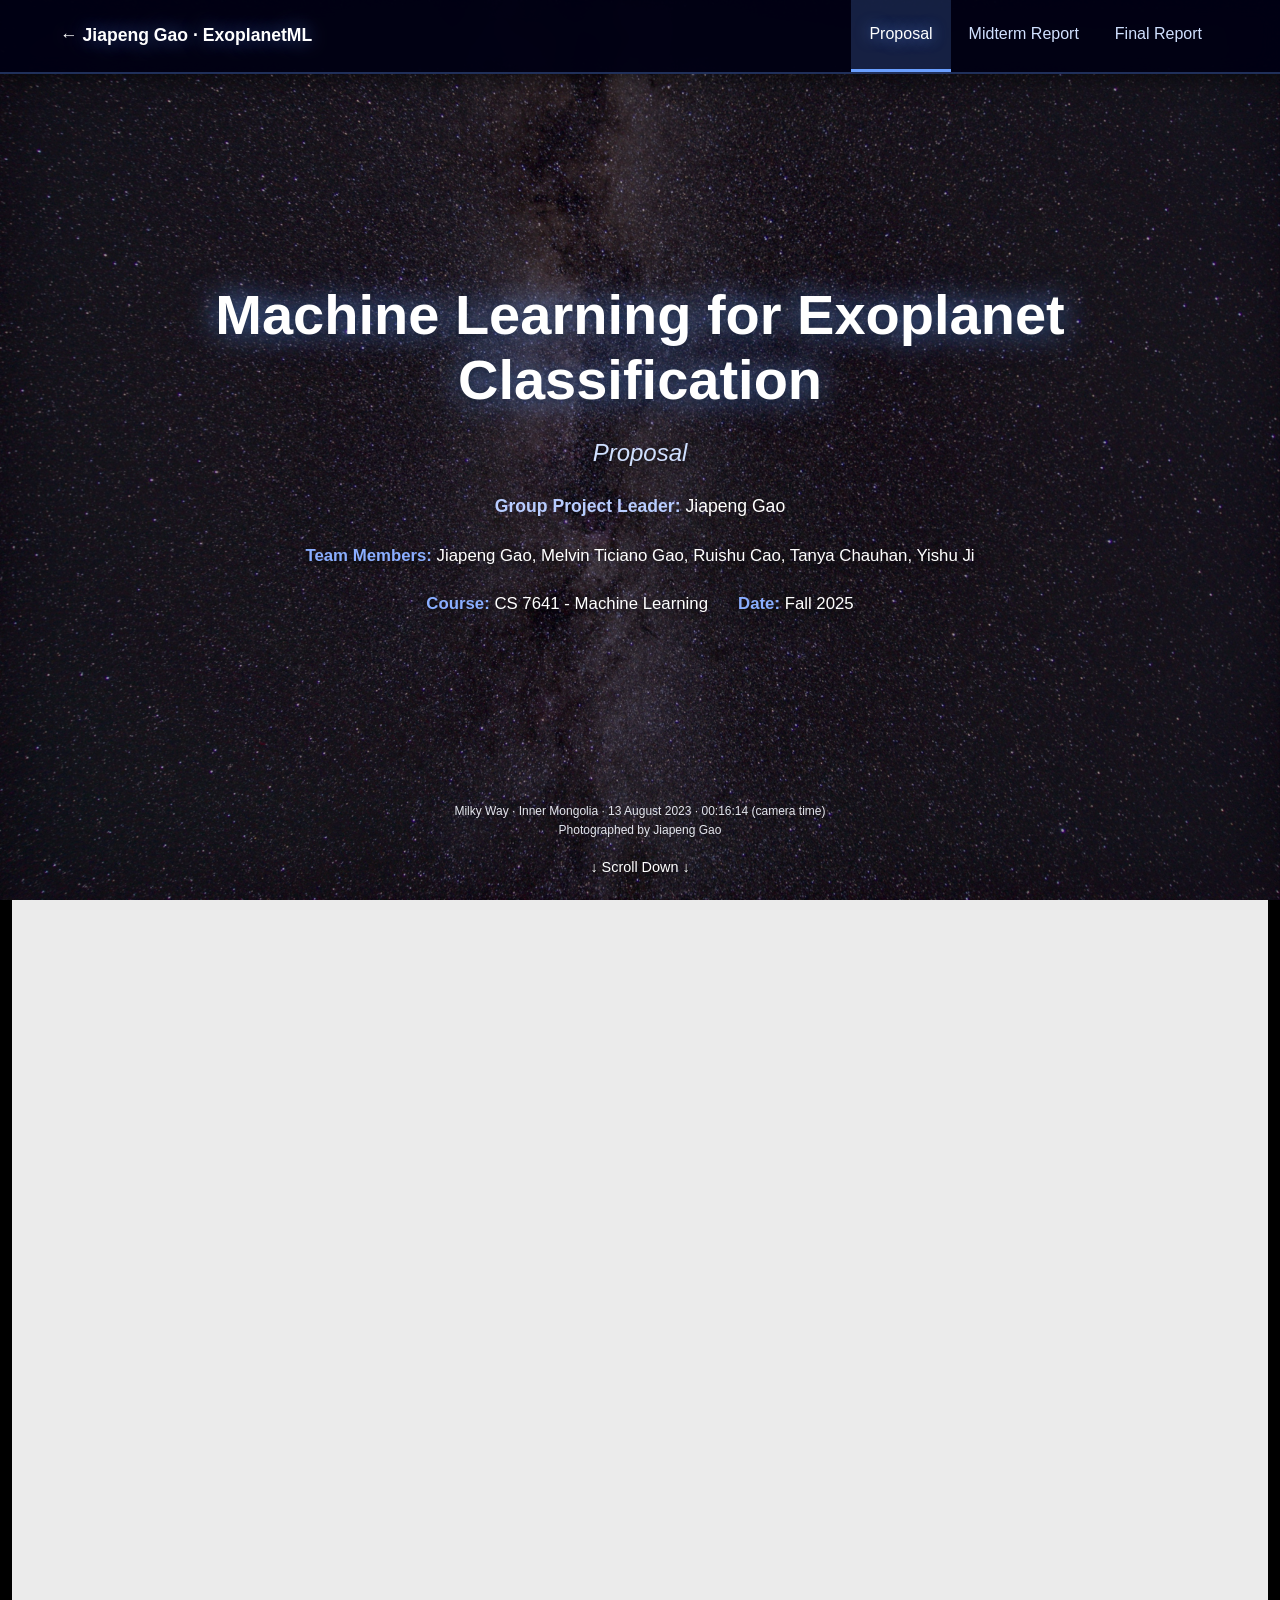
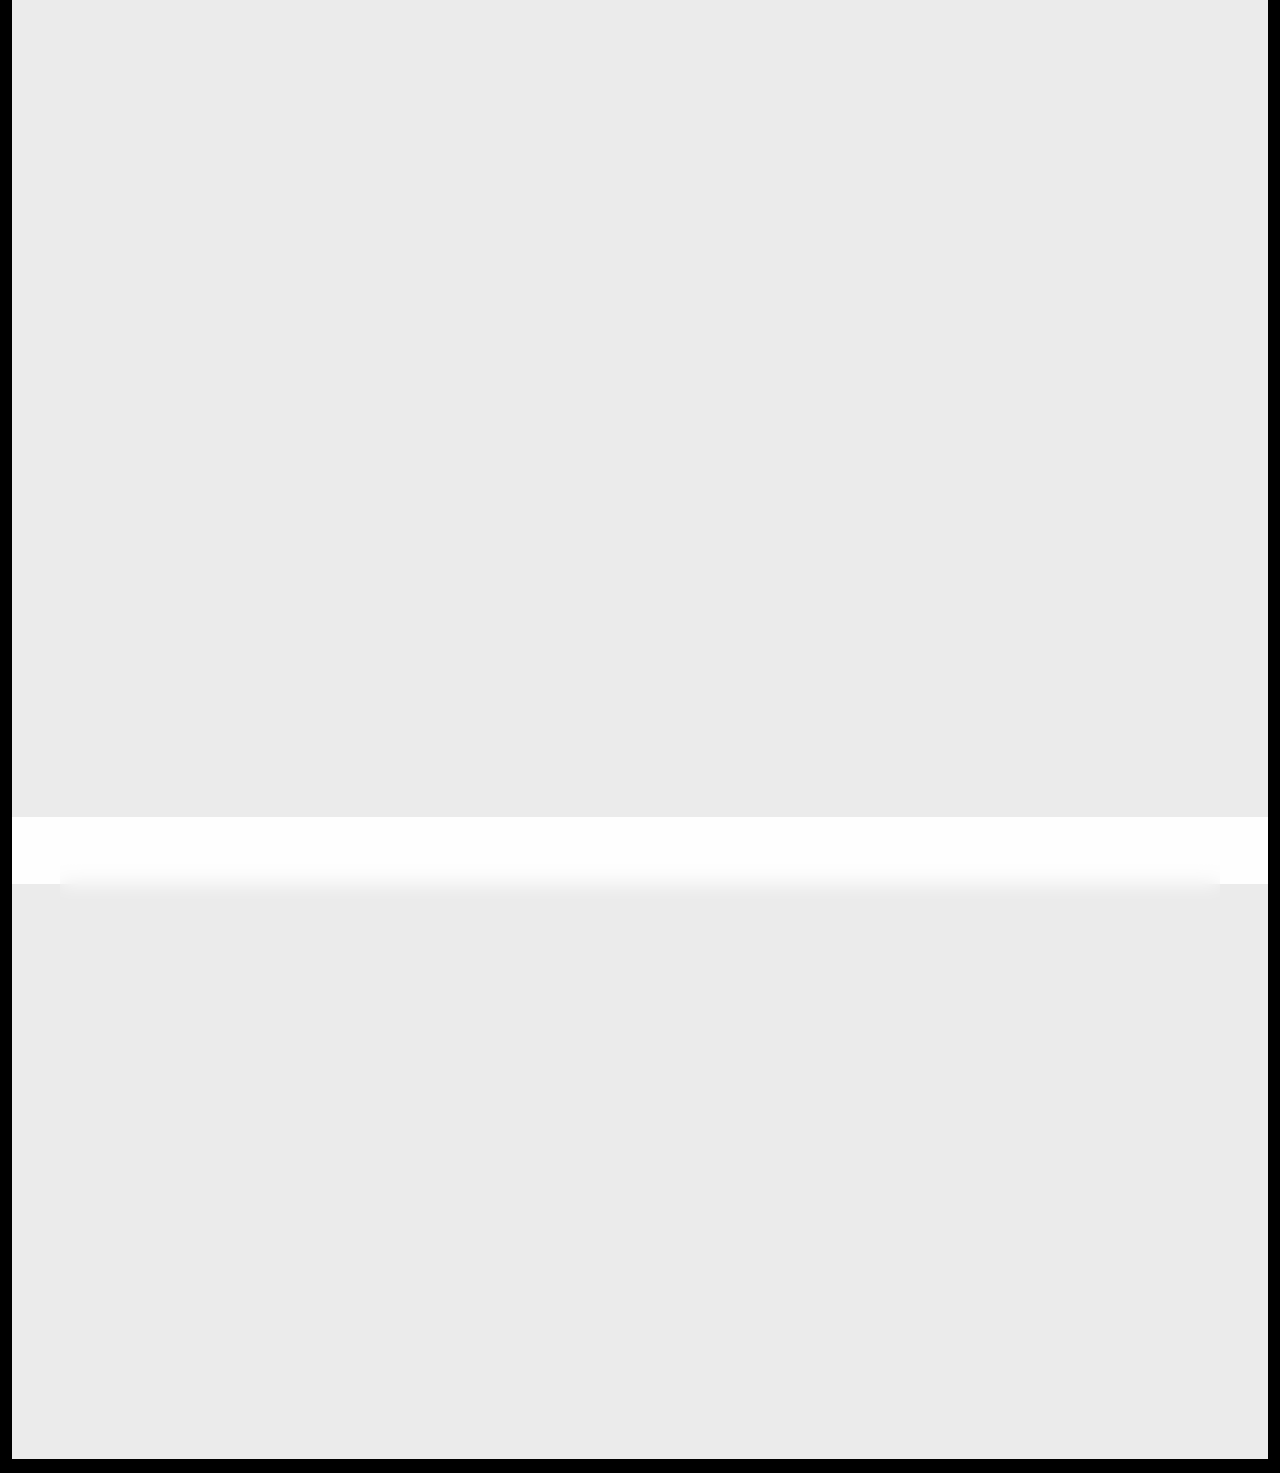
==== projects/exoplanetml/index.html @ 05a54107 "Publish personal website" ====
<!DOCTYPE html>
<html lang="en">
<head>
    <meta charset="UTF-8">
    <meta name="viewport" content="width=device-width, initial-scale=1.0">
    <title>Exoplanet Classification Using Machine Learning - Proposal</title>
    <style>
        * {
            margin: 0;
            padding: 0;
            box-sizing: border-box;
        }

        body {
            font-family: 'Segoe UI', Tahoma, Geneva, Verdana, sans-serif;
            /* font-family: 'Helvetica Neue', Helvetica, Arial, sans-serif; */
            line-height: 1.25;
            color: #e8e8e8;
            background: #000;
            overflow-x: hidden;
            padding-top: 70px; /* Added for navbar */
        }

        /* Navigation Bar Styles - START */
        .navbar {
            position: fixed;
            top: 0;
            left: 0;
            width: 100%;
            background: rgba(0, 0, 20, 0.95);
            backdrop-filter: blur(10px);
            border-bottom: 2px solid rgba(106, 159, 255, 0.3);
            z-index: 1000;
            box-shadow: 0 4px 20px rgba(0, 0, 0, 0.5);
        }

        .navbar-container {
            max-width: 1200px;
            margin: 0 auto;
            padding: 0 20px;
            display: flex;
            justify-content: space-between;
            align-items: center;
            height: 70px;
        }

        .navbar-brand {
            color: #fff;
            font-size: 1.3em;
            font-weight: 600;
            text-decoration: none;
            text-shadow: 0 0 20px rgba(106, 159, 255, 0.6);
            transition: all 0.3s ease;
        }

        .navbar-brand:hover {
            color: #8aaeff;
            text-shadow: 0 0 30px rgba(106, 159, 255, 0.9);
        }

        .navbar-menu {
            display: flex;
            gap: 0;
            list-style: none;
            margin: 0;
            padding: 0;
        }

        .navbar-item {
            margin: 0;
        }

        .navbar-link {
            display: block;
            padding: 25px 30px;
            color: #d0e0ff;
            text-decoration: none;
            font-size: 1.1em;
            font-weight: 500;
            transition: all 0.3s ease;
            border-bottom: 3px solid transparent;
            position: relative;
        }

        .navbar-link:hover {
            color: #fff;
            background: rgba(106, 159, 255, 0.1);
            border-bottom-color: #6a9fff;
        }

        .navbar-link.active {
            color: #fff;
            background: rgba(106, 159, 255, 0.2);
            border-bottom-color: #6a9fff;
            text-shadow: 0 0 15px rgba(106, 159, 255, 0.8);
        }
        /* Navigation Bar Styles - END */

        .background {
            position: fixed;
            top: 0;
            left: 0;
            width: 100%;
            height: 100%;
            background: url('../../assets/astro/milky-way-sky-inner-mongolia-2023.jpg') center center/cover no-repeat;
            z-index: -2;
            transition: filter 0.3s ease;
        }

        .background-overlay {
            position: fixed;
            top: 0;
            left: 0;
            width: 100%;
            height: 100%;
            background: rgba(0, 0, 20, 0.1);
            z-index: -1;
            transition: background 0.3s ease;
        }

        .hero {
            height: 100vh;
            display: flex;
            flex-direction: column;
            justify-content: center;
            align-items: center;
            text-align: center;
            padding: 20px;
        }

        .hero h1 {
            color: #fff;
            font-size: 3.5em;
            margin-bottom: 20px;
            text-shadow: 0 0 30px rgba(106, 159, 255, 0.8), 0 2px 10px rgba(0, 0, 0, 0.8);
            animation: fadeInDown 1s ease;
        }

        .hero .subtitle {
            color: #d0e0ff;
            font-size: 1.5em;
            font-style: italic;
            margin-bottom: 40px;
            text-shadow: 0 2px 10px rgba(0, 0, 0, 0.8);
            animation: fadeInUp 1s ease 0.3s both;
        }

        .hero .team {
            display: flex;
            gap: 40px;
            flex-wrap: wrap;
            justify-content: center;
            animation: fadeInUp 1s ease 0.6s both;
        }

        .hero .team-member {
            color: #fff;
            font-size: 1.3em;
            text-shadow: 0 2px 8px rgba(0, 0, 0, 0.8);
        }

        .hero .team-member strong {
            color: #8aaeff;
        }

        .scroll-indicator {
            position: absolute;
            bottom: 30px;
            left: 50%;
            transform: translateX(-50%);
            color: #fff;
            font-size: 0.9em;
            font-style: normal;
            animation: bounce 2s infinite;
            text-shadow: 0 2px 8px rgba(0, 0, 0, 0.8);
        }

        @keyframes fadeInDown {
            from {
                opacity: 0;
                transform: translateY(-30px);
            }
            to {
                opacity: 1;
                transform: translateY(0);
            }
        }

        @keyframes fadeInUp {
            from {
                opacity: 0;
                transform: translateY(30px);
            }
            to {
                opacity: 1;
                transform: translateY(0);
            }
        }

        @keyframes bounce {
            0%, 20%, 50%, 80%, 100% {
                transform: translateX(-50%) translateY(0);
            }
            40% {
                transform: translateX(-50%) translateY(-10px);
            }
            60% {
                transform: translateX(-50%) translateY(-5px);
            }
        }

        .content-section {
            position: relative;
            z-index: 1;
            background: transparent;
        }

        .container {
            max-width: 1200px;
            margin: 0 auto;
            padding: 40px 20px;
        }

        .content-box {
            /* background: rgba(0, 0, 0, 0.75); */
            background: rgba(255, 255, 255, 0.7);
            backdrop-filter: blur(10px);
            border-radius: 8px;
            padding: 40px;
            margin-bottom: 30px;
            box-shadow: 0 8px 32px rgba(0, 0, 0, 0.6);
            border: 1px solid rgba(106, 159, 255, 0.2);
        }

        h2 {
            /* color: #6a9fff; */
            color: #11268f;
            font-size: 1.8em;
            margin-top: 30px;
            margin-bottom: 15px;
            border-bottom: 2px solid #11268f;
            padding-bottom: 8px;
        }

        h2:first-child {
            margin-top: 0;
        }

        h3 {
            /* color: #8aaeff; */
            color: #2239af;
            font-size: 1.3em;
            margin-top: 20px;
            margin-bottom: 10px;
        }

        p {
            margin-bottom: 15px;
            font-size: 1.1em;
            text-align: justify;
            /* color: #2d2d2f; */
            color: #000;
        }

        table {
            width: 80%;
            display: table;
            margin-left: auto;
            margin-right: auto;
            border-collapse: collapse;
            /* margin: 20px 20px; */
            /* background: rgba(20, 20, 40, 0.6); */
            background: rgba(252, 252, 252, 0.768);
            border-radius: 8px;
            overflow: hidden;
        }

        th {
            background: rgba(3, 57, 156, 0.34);
            /* color: #6a9fff; */
            color: #000000;
            padding: 5px;
            text-align: center;
            font-weight: 600;
        }

        td {
            padding: 12px;
            border-bottom: 1px solid rgba(106, 159, 255, 0.1);
            color: #000000;
            text-align: center;
        }

        tr:last-child td {
            border-bottom: none;
        }

        /* tr:hover {
            background: rgba(106, 159, 255, 0.1);
        } */

        ul {
            margin-left: 20px;
            margin-bottom: 15px;
            color: #2239af;
        }

        li {
            margin-bottom: 8px;
        }

        strong {
            color: #000;
        }

        .gantt-placeholder {
            background: rgba(255, 253, 253, 0.6);
            padding: 40px;
            border-radius: 8px;
            margin: 20px 0;
            text-align: center;
            color: #a8c0e0;
            font-style: italic;
            border: 2px dashed rgba(106, 159, 255, 0.3);
        }

        .dimmed .background {
            filter: blur(5px) brightness(0.9);
        }

        .dimmed .background-overlay {
            background: rgba(0, 0, 20, 0.2);
        }

        a {
            color: #2239af;
            text-decoration: underline;
        }

        a:hover {
            text-decoration: underline;
        }

        /* Mobile responsive - START */
        @media (max-width: 768px) {
            body {
                padding-top: 120px;
            }

            .navbar-container {
                flex-direction: column;
                height: auto;
                padding: 15px 20px;
            }
            
            .navbar-brand {
                margin-bottom: 10px;
                font-size: 1.1em;
            }
            
            .navbar-menu {
                flex-direction: row;
                width: 100%;
                justify-content: center;
            }
            
            .navbar-link {
                padding: 12px 20px;
                font-size: 1em;
            }
        }

        @media (max-width: 480px) {
            .navbar-link {
                padding: 12px 15px;
                font-size: 0.95em;
            }
        }
        /* Mobile responsive - END */
    </style>
    <link rel="stylesheet" href="site-integration.css">
</head>
<body>

    <!-- Navigation Bar -->
    <nav class="navbar" aria-label="ExoplanetML project reports">
        <div class="navbar-container">
            <a href="../../index.html#exoplanetml" class="navbar-brand">← Jiapeng Gao · ExoplanetML</a>
            <ul class="navbar-menu">
                <li class="navbar-item">
                    <a href="index.html" class="navbar-link active" id="nav-proposal" aria-current="page">Proposal</a>
                </li>
                <li class="navbar-item">
                    <a href="midterm.html" class="navbar-link" id="nav-midterm">Midterm Report</a>
                </li>
                <li class="navbar-item">
                    <a href="final.html" class="navbar-link" id="nav-final">Final Report</a>
                </li>
            </ul>
        </div>
    </nav>

    <div class="background"></div>
    <div class="background-overlay"></div>

    <div class="hero">
        <h1>Machine Learning for Exoplanet Classification</h1>
        <p class="subtitle">Proposal</p>
        
<!--         <p class="subtitle">Midterm Report</p> -->
         
        <p class="project-lead"><strong>Group Project Leader:</strong> Jiapeng Gao</p>
        <div class="team">
            <div class="team-member">
                <strong>Team Members:</strong> Jiapeng Gao, Melvin Ticiano Gao, Ruishu Cao, Tanya Chauhan, Yishu Ji
            </div>
        </div>
<!-- <div class="team">
            <div class="team-member">
                <strong>Domain Advisors:</strong> Dr. Gongjie Li, Dr. Songhu Wang
            </div> 
        </div> -->
        <div class="team">
            <div class="team-member">
                <strong>Course:</strong> CS 7641 - Machine Learning
            </div>
            <div class="team-member">
                <strong>Date:</strong> Fall 2025
            </div>
        </div>

        <p class="project-photo-credit">Milky Way · Inner Mongolia · <time datetime="2023-08-13T00:16:14">13 August 2023 · 00:16:14</time> (camera time)<br>Photographed by Jiapeng Gao</p>
        <div class="scroll-indicator">
            ↓ Scroll Down ↓
        </div>
    </div>

    <div class="content-section">
        <div class="container">
            <div class="content-box">
                <h2>Introduction/Background</h2>
                <p>
                    51 Pegasi b, the first exoplanet discovered around a main-sequence star in 1995 [1], surprised astronomers because it's a planet that does not look like any planet in our solar system. People call it a "hot Jupiter", based on its orbital period and mass.  This is not the only exotic exoplanet people have found. Since then, approximately 6,000 exoplanets [2] have been discovered, and many of them still lack counterparts to our solar system's planets. The "period, mass" classification scheme is straightforward, but it only accounts for two features of the planets. Until today, no standardized exoplanet classification scheme has been widely accepted. Therefore, we want to use unsupervised ML to create a standardized classification algorithm for exoplanets. 
                </p>
                <p>
                    The main dataset we will use is the Kepler Objects of Interest (KOI) table. It is built on planet transit data from the Kepler telescope. The KOI database is a good start for our unsupervised learning. 
                </p>
                <p>
                    It is also notable that the KOI dataset has classified planets as confirmed, candidate, and false positive. This is where we want the supervised learning model to work on. There has been extensive work on using ML, including CNNs and transformers[3][4], to identify false positives. We aim to reproduce and improve on these results.
                </p>
                <h3>Dataset Links</h3>
                <ul>
                    <li><a href="https://exoplanetarchive.ipac.caltech.edu/docs/Kepler_Data_Products_Overview.html#lc_rel" target="_blank">Kepler data products overview</a></li> 
                    <li><a href="https://exoplanetarchive.ipac.caltech.edu/cgi-bin/TblView/nph-tblView?app=ExoTbls&config=cumulative" target="_blank">Kepler Objects of Interest (KOI) table</a></li>
                    <li><a href="https://exoplanetarchive.ipac.caltech.edu/index.html" target="_blank">Exoplanet archive</a></li>
                </ul>

                <h2>Problem Definition</h2>
                <p>
                    How to use ML to discover subgroups of exoplanets? How can ML help identify more exoplanet candidates or false positives? The confirmation of exoplanets, and also the classification of exoplanets, has long been a subjective and case-by-case job. This calls for the use of ML algorithms to group planets by statistics when little physics prior knowledge can be provided, and identify false positives when subsequent observations are not yet available. 
                </p>

                <h2>Methods</h2>
                
                <h3>Data Preprocessing</h3>
                <p>
                   To prepare high-quality training and test data, we will follow a three-step process: data cleaning, data transformation, and data reduction.
                </p>
                <p>
                    We will begin with a primary screening of the dataset, removing missing and irrelevant rows or columns, as well as duplicated records. 
                    Next, we will transform the data. For categorical features, one-hot encoding will be applied. For numerical features, we will use standardized normalization to ensure consistent data scales and improve optimization efficiency during training.
                    For the light curve data, we will slice the transit light curves into segments that contain only 500 points with fixed cadence. Since light curve data is high-dimensional, we will consider extracting key features (such as the median, mean, and standard deviation) to reduce dimensionality.
                </p>

                <h3>Unsupervised Machine Learning</h3>
                <p>
                    We plan to evaluate <strong>Gaussian Mixture Models (GMM) and DBSCAN</strong>. GMM is flexible and also works well for clusters of various shapes. DBSCAN is a density-based method that does not require a predefined number of clusters. 
                </p>
                <p>
                    By comparing the different approaches, we aim to identify meaningful subgroups within the exoplanet dataset, as well as analyze the insights and characteristics of different clusters. 
                </p>

                <h3>Supervised Machine Learning</h3>
                <p>
                    The objective of the supervised machine learning method is to train a model capable of accurately classifying candidate exoplanets and false positives. This is a binary classification problem. We will evaluate <strong>Logistic Regression, Decision Tree, Random Forest, and Neural Networks</strong>. 
                </p>
                <p>
                    Logistic regression is a simple yet robust classification algorithm. It can be used as the baseline for the classification problem. Tree-based methods can reveal feature importance and increase the model interpretability. Neural networks offer high flexibility of discovering patterns in high-dimensional data. It can be powerful for enhancing model accuracy. Moreover, with the neural networks, we will be able to directly use light curve data as the input and train the model to identify false positives.
                </p>
                <p>
                    Exploring these algorithms enables us to uncover hidden characteristics that differentiate observed exoplanets from false positives.
                </p>

                <h2>Potential Results and Discussion</h2>
                
                <h3>Clustering (Unsupervised) Evaluation Metrics</h3>
                <p>
                    We will use the internal evaluation metrics[5][6], which assess the quality of clustering based solely on the data itself, such as the Dunn Index (identifies cluster tightness), Silhouette Coefficient (evaluates similarity of an object to its cluster and to other clusters), and Davies-Bouldin Index (evaluates the similarity between clusters and how sparse/distinct they are to each other).
                </p>
                 <p>Expected results: Recover basic classification for exoplanets, potentially discover subgroups.</p>


                <h3>Supervised Learning Metrics</h3>
                <p>
                    In supervised learning evaluation, a labeled dataset is available, allowing for a direct comparison between the predicted and true labels [7][8]. The model's performance is assessed using a variety of metrics, including Accuracy, Recall (or sensitivity), Precision, F1 score, ROC-AUC and the Confusion Matrix.
                </p>
                <p>Expected results: Reaching a 0.8 accuracy for the best model.</p>


                <h2>Gantt Chart</h2>
                <div style="text-align: center; margin: 20px 0;">
                    <img src="gantt-chart.png" alt="Project Gantt Chart" style="max-width: 100%; height: auto; border-radius: 8px; box-shadow: 0 4px 16px rgba(0, 0, 0, 0.3);">
                </div>

                <h2>Contribution Table</h2>
                <div class="report-table" tabindex="0" role="region" aria-label="Report table"><table>
                    <thead>
                        <tr>
                            <th>Name</th>
                            <th>Proposal Contributions</th>
                        </tr>
                    </thead>
                    <tbody>
                        <tr>
                            <td>Jiapeng Gao</td>
                            <td>Introduction, Problem definition, Proposal writing, Presentation</td>
                        </tr>
                        <tr>
                            <td>Ruishu Cao</td>
                            <td>Methods, Website, Proposal writing, Presentation</td>
                        </tr>
                        <tr>
                            <td>Tanya Chauhan</td>
                            <td>Evaluation metrics, Proposal writing, Presentation</td>
                        </tr>
                        <tr>
                            <td>Melvin Ticiano Gao</td>
                            <td>Evaluation metrics, Video recording and editing, Proposal writing, Presentation</td>
                        </tr>
                        <tr>
                            <td>Yishu Ji</td>
                            <td>Methods, Website, Proposal writing, Presentation</td>
                        </tr>
                    </tbody>
                </table></div>
            </div>

            <div class="content-box">
                <h2>References</h2>
                <ul style="list-style-type: none; margin-left: 0;">
                    <li>[1] Mayor, Michel, and Didier Queloz. "A Jupiter-mass companion to a solar-type star."  <em>nature</em> 378.6555 (1995): 355-359.</li>
                    <li>[2] Christiansen, Jessie L., et al. "The NASA Exoplanet Archive and Exoplanet Follow-up Observing Program: Data, Tools, and Usage." <em>arXiv preprint arXiv:2506.03299</em> (2025).</li>
                    <li>[3] Choudhary, Anupma, et al. "Exoplanet Classification through Vision Transformers with Temporal Image Analysis." <em>arXiv preprint arXiv:2506.16597</em> (2025).</li>
                    <li>[4] Rafaih, Ayan Bin, and Zachary Murray. "Detecting False Positives With Derived Planetary Parameters: Experimenting with the KEPLER Dataset."  <em>arXiv preprint arXiv:2508.13801<em> (2025).</li>
                    <li>[5] J.-O. Palacio-Niño and F. Berzal, "Evaluation metrics for unsupervised learning algorithms," <em>arXiv preprint arXiv:1905.05667</em>, 2019.</li>
                    <li>[6] Xu, Dongkuan, and Yingjie Tian. "A Comprehensive Survey of Clustering Algorithms." <em>Annals of Data Science</em>, vol. 2, no. 2, 2015, pp. 165-193.</li>
                    <li>[7] Karimi, Reihaneh, et al. "Machine Learning for Exoplanet Detection: A Comparative Analysis Using Kepler Data." <em>arXiv</em>, 2025, <a href="https://doi.org/10.48550/arXiv.2508.09689" target="_blank">https://doi.org/10.48550/arXiv.2508.09689</a></li>
                    <li>[8] Airlangga, G. (2024). Exoplanet classification through machine learning: A comparative analysis of algorithms using Kepler data. <em>MALCOM: Indonesian Journal of Machine Learning and Computer Science, 4</em>(3), 753-763.</li>
                </ul>
            </div>
        </div>
    </div>

    <script>
        window.addEventListener('scroll', function() {
            const scrollPosition = window.scrollY;
            const heroHeight = document.querySelector('.hero').offsetHeight;
            
            if (scrollPosition > heroHeight * 0.3) {
                document.body.classList.add('dimmed');
            } else {
                document.body.classList.remove('dimmed');
            }
        });

        // Navigation active state handler
        document.addEventListener('DOMContentLoaded', function() {
            // Get current page filename
            const currentPage = window.location.pathname.split('/').pop() || 'index.html';
            
            // Set active class based on current page
            if (currentPage === 'index.html' || currentPage === '') {
                document.getElementById('nav-proposal')?.classList.add('active');
            } else if (currentPage === 'midterm.html') {
                document.getElementById('nav-midterm')?.classList.add('active');
            } else if (currentPage === 'final.html') {
                document.getElementById('nav-final')?.classList.add('active');
            }
        });
    </script>
</body>
</html>
---- projects/exoplanetml/site-integration.css ----
/* Small integration and accessibility adjustments to the supplied project reports. */
body { line-height: 1.55; overflow-x: visible; }
.navbar-container { min-height: 70px; height: auto; gap: 12px; }
.navbar-brand { font-size: 1.1rem; white-space: nowrap; }
.navbar-menu { flex-wrap: wrap; }
.navbar-link { padding: 22px 18px; font-size: 1rem; }
.hero { position: relative; height: auto; min-height: calc(100svh - 70px); padding: 70px 24px 140px; gap: 22px; }
.hero h1 { max-width: 1050px; font-size: clamp(2rem, 4.5vw, 3.5rem); line-height: 1.15; margin: 0; }
.hero .subtitle { margin: 0; text-align: center; }
.hero .team { gap: 10px 30px; max-width: 1000px; }
.hero .team-member { font-size: 1.05rem; }
.hero .project-lead { margin: 0; color: #fff; text-align: center; font-size: 1.1rem; }
.hero .project-lead strong { color: #b8cdff; }
.hero .project-photo-credit { position: absolute; bottom: 60px; margin: 0; padding: 0 16px; color: #e4e6ed; font-size: 12px; text-align: center; line-height: 1.6; }
.hero .scroll-indicator { bottom: 22px; white-space: nowrap; }
.background-overlay { background: rgba(0, 0, 20, .4); }
.content-box { background: rgba(255, 255, 255, .92); overflow-wrap: anywhere; }
.content-box p { text-align: left; }
.content-box img { height: auto; }
.content-box a { overflow-wrap: anywhere; }
.report-table { max-width: 100%; overflow-x: auto; margin: 20px 0; }
.report-table table { margin-top: 0 !important; margin-bottom: 0 !important; }
a:focus-visible, .report-table:focus-visible { outline: 2px solid #6a9fff; outline-offset: 4px; }
@media (max-width: 768px) {
  body { padding-top: 0; }
  .navbar { position: relative; }
  .navbar-container { padding: 12px 16px 0; gap: 0; }
  .navbar-brand { margin-bottom: 8px; }
  .navbar-menu { justify-content: center; }
  .navbar-link { padding: 12px; font-size: .9rem; }
  .hero { min-height: calc(100svh - 112px); padding: 48px 20px 150px; }
  .container { padding: 24px 12px; }
  .content-box { padding: 24px 18px; }
  .content-box h2 { font-size: 1.5rem; }
  .content-box h3 { font-size: 1.25rem; }
  .content-box p, .content-box li { font-size: 1rem; }
  .content-box img { max-width: 100% !important; }
  .report-table table { min-width: 560px; }
}
@media (prefers-reduced-motion: reduce) {
  *, *::before, *::after { animation: none !important; transition: none !important; }
}
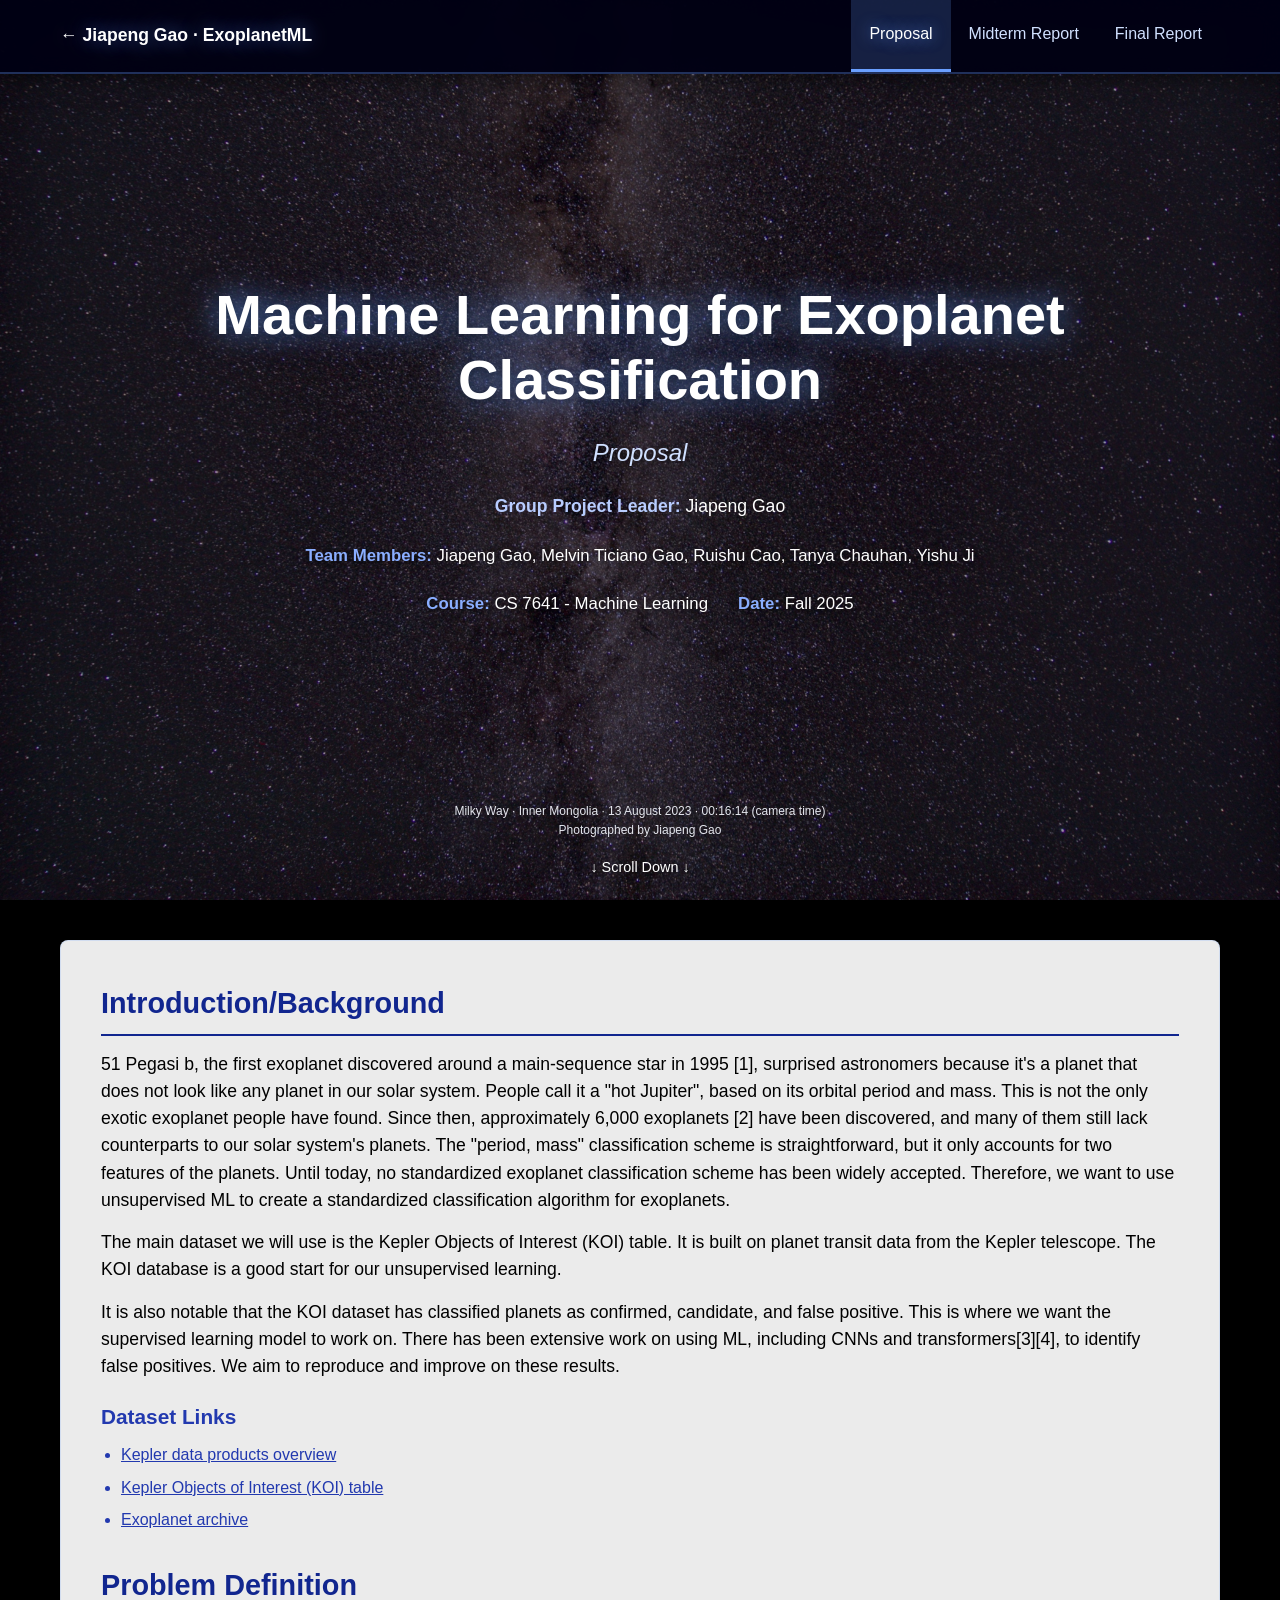
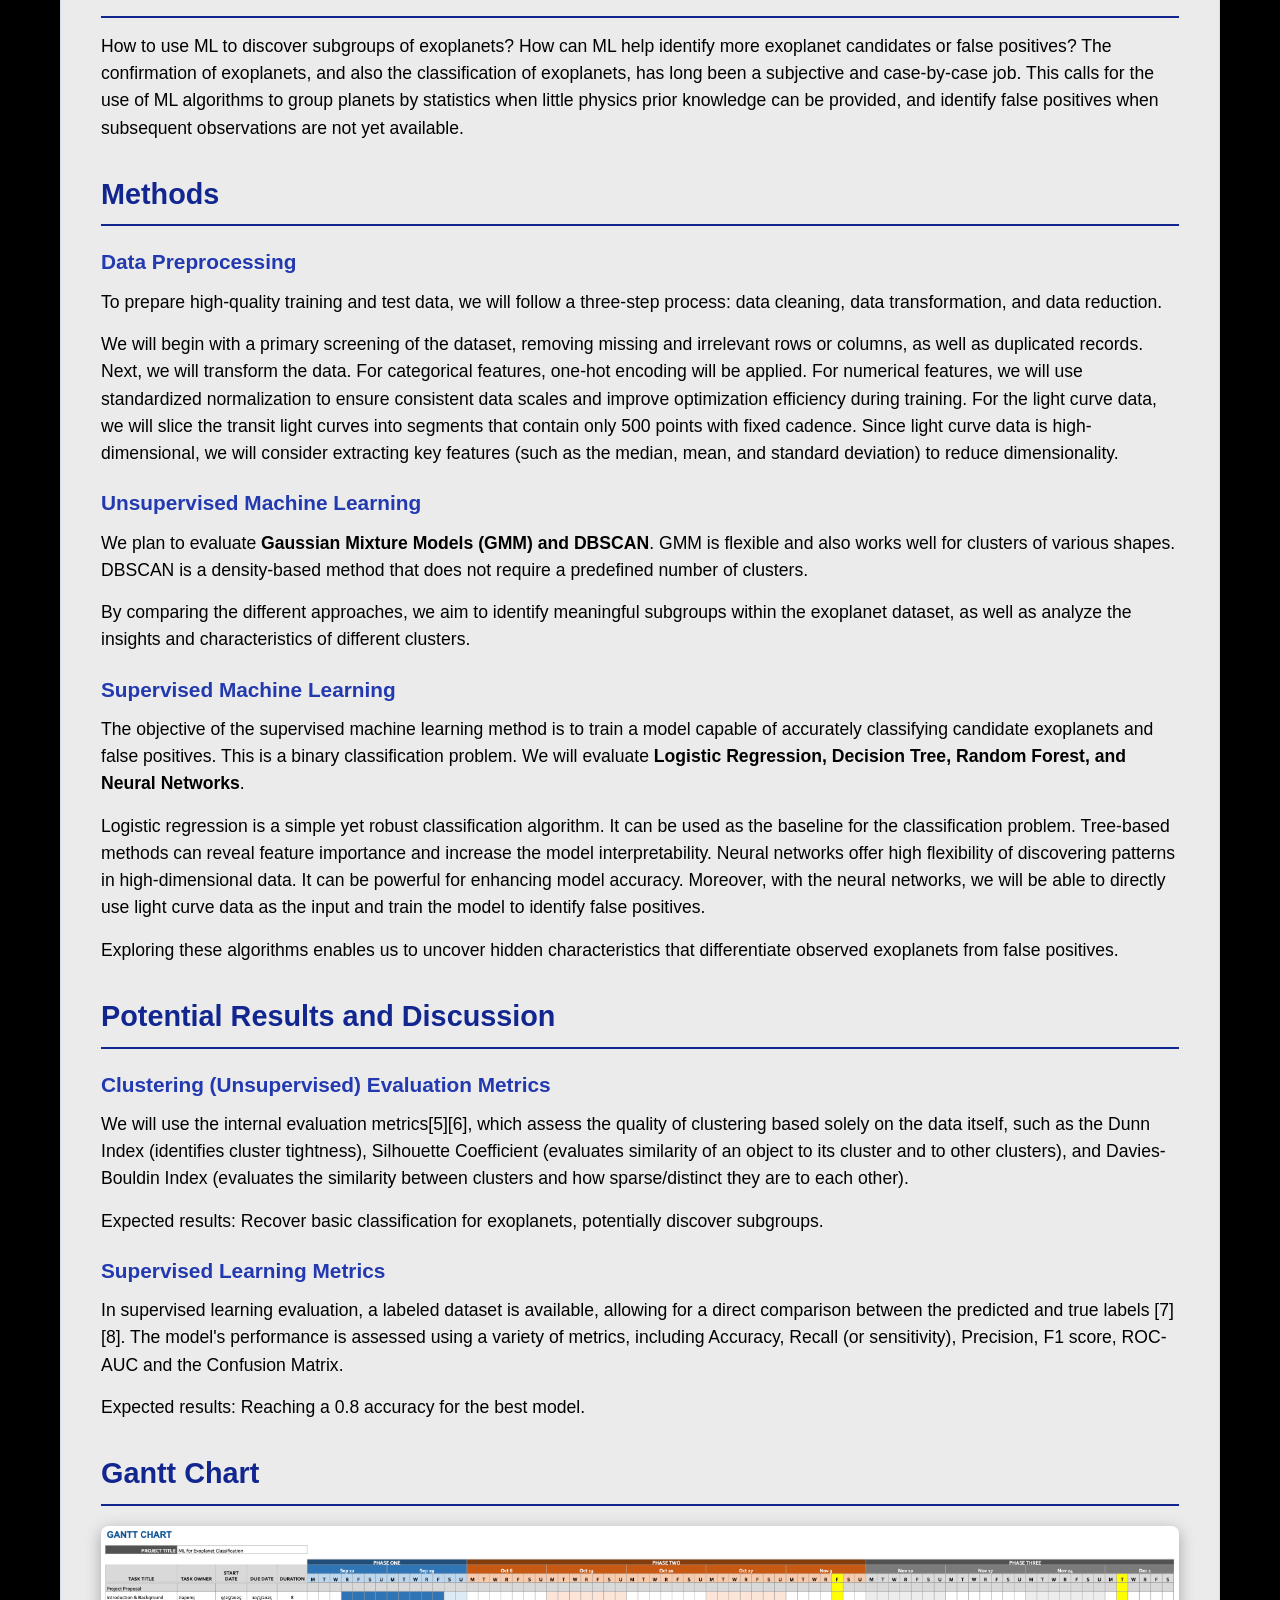
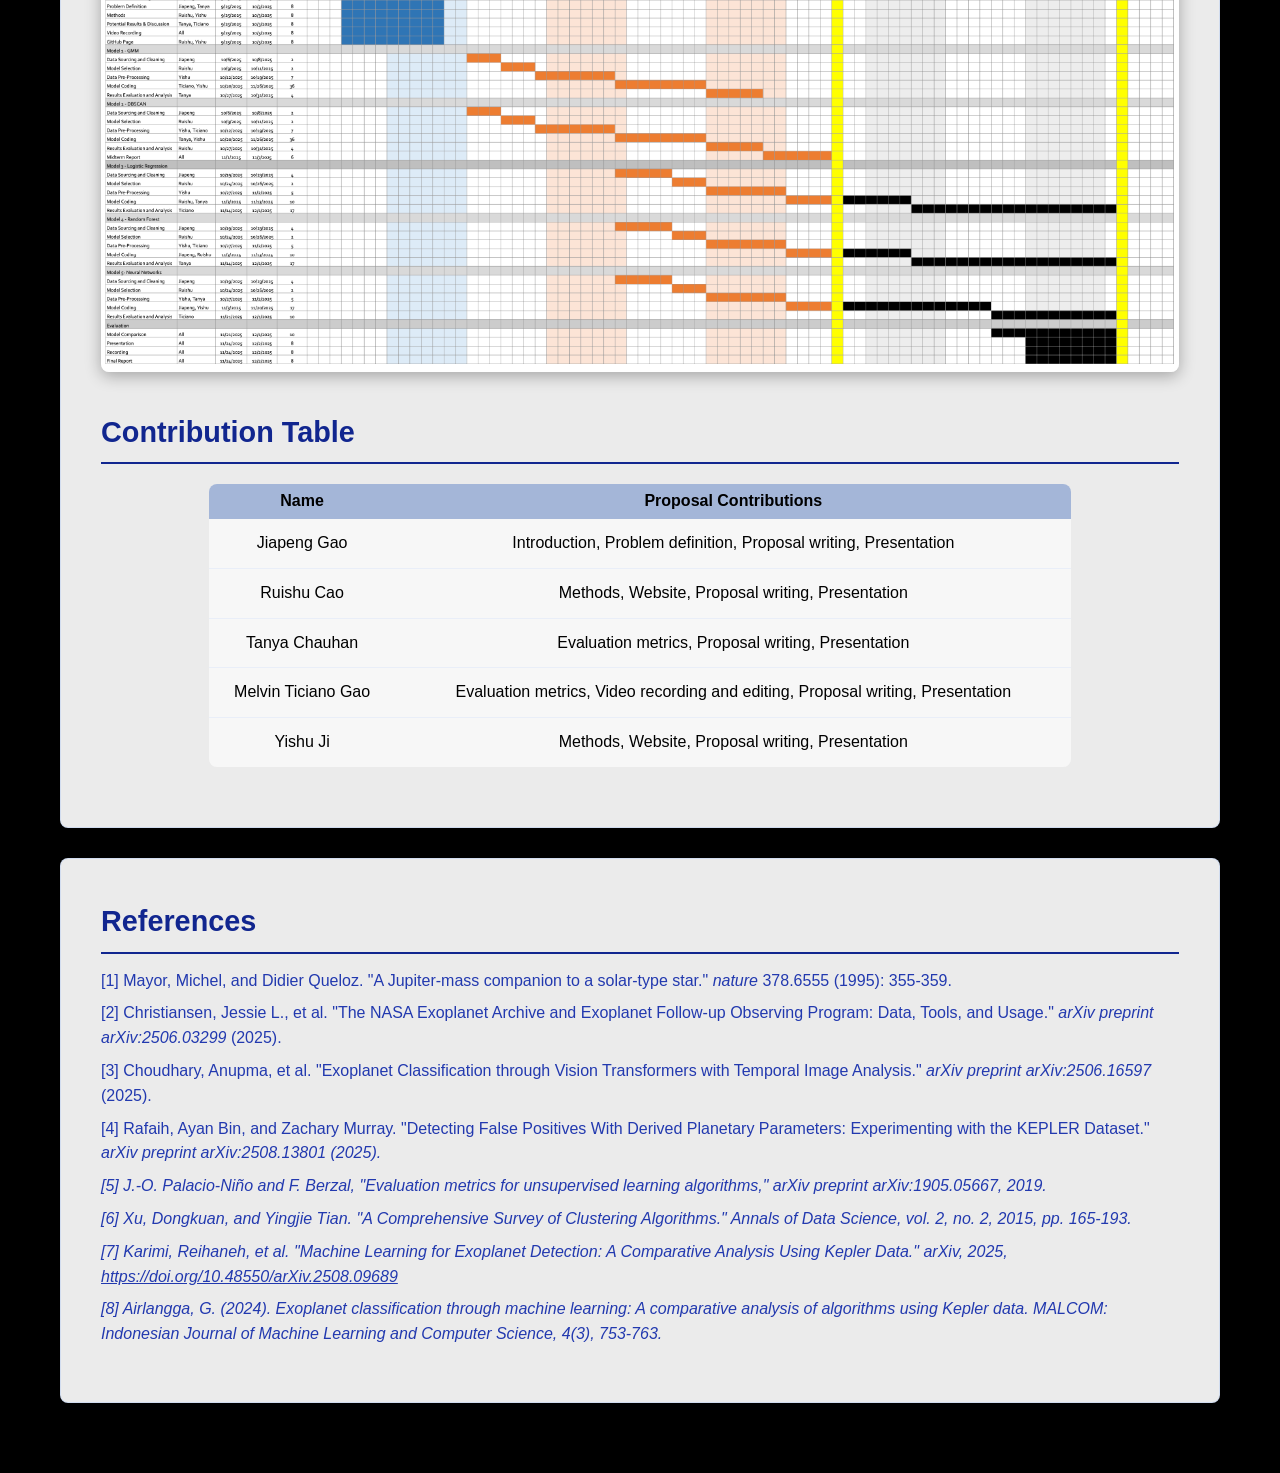
==== commit 41dcd5cd: "Add GoatCounter visitor analytics across website pages" ====
--- a/projects/exoplanetml/index.html
+++ b/projects/exoplanetml/index.html
@@ -379,6 +379,10 @@
         /* Mobile responsive - END */
     </style>
     <link rel="stylesheet" href="site-integration.css">
+<!-- Visitor analytics: count page views without URL query parameters. -->
+<script data-goatcounter="https://aighiehighe.goatcounter.com/count"
+        data-goatcounter-settings='{"path":"/projects/exoplanetml/","allow_local":false}'
+        async src="https://gc.zgo.at/count.js"></script>
 </head>
 <body>
 
